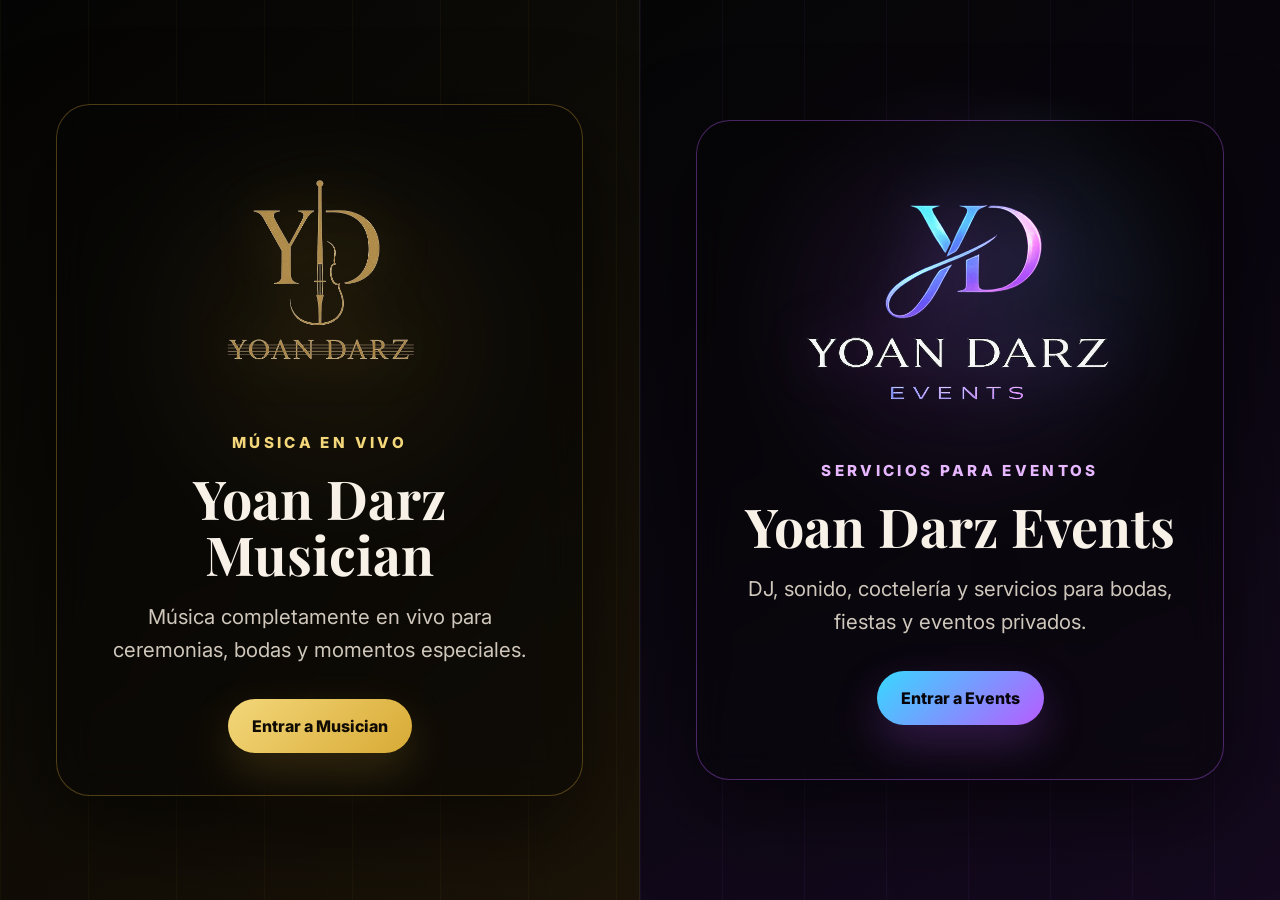
==== index.html @ 2d22d85c "Add files via upload" ====
<!DOCTYPE html>
<html lang="es">
<head>
  <meta charset="UTF-8">
  <meta name="viewport" content="width=device-width, initial-scale=1.0">
  <title>Yoan Darz | Musician & Events</title>
  <meta name="description" content="Yoan Darz: música en vivo, DJ, sonido, coctelería y servicios para eventos.">

  <link rel="preconnect" href="https://fonts.googleapis.com">
  <link rel="preconnect" href="https://fonts.gstatic.com" crossorigin>
  <link href="https://fonts.googleapis.com/css2?family=Inter:wght@400;500;700;800&family=Playfair+Display:wght@600;700&display=swap" rel="stylesheet">

  <link rel="stylesheet" href="assets/css/home.css">
</head>

<body>
  <main class="home-shell">
    <section class="brand-choice musician-choice" aria-label="Entrar a Yoan Darz Musician">
      <div class="choice-overlay"></div>

      <div class="choice-content">
        <img class="choice-logo musician-logo" src="assets/img/logos/logo-musician.png" alt="Logo Yoan Darz Musician">

        <p class="choice-kicker">Música en vivo</p>
        <h1>Yoan Darz Musician</h1>
        <p class="choice-text">Música completamente en vivo para ceremonias, bodas y momentos especiales.</p>

        <a class="choice-button musician-button" href="musician/index.html">Entrar a Musician</a>
      </div>
    </section>

    <section class="brand-choice events-choice" aria-label="Entrar a Yoan Darz Events">
      <div class="choice-overlay"></div>

      <div class="choice-content">
        <img class="choice-logo events-logo" src="assets/img/logos/logo-events.png" alt="Logo Yoan Darz Events">

        <p class="choice-kicker">Servicios para eventos</p>
        <h2>Yoan Darz Events</h2>
        <p class="choice-text">DJ, sonido, coctelería y servicios para bodas, fiestas y eventos privados.</p>

        <a class="choice-button events-button" href="events/index.html">Entrar a Events</a>
      </div>
    </section>
  </main>
</body>
</html>
---- assets/css/home.css ----
:root {
  --black: #050505;
  --black-soft: #101010;
  --text-main: #f7f1e8;
  --text-muted: #cfc7bb;

  --musician-gold: #d8aa35;
  --musician-gold-soft: #f3d77a;
  --musician-border: rgba(216, 170, 53, 0.34);

  --events-violet: #b75cff;
  --events-violet-soft: #e6b7ff;
  --events-cyan: #38d8ff;
  --events-border: rgba(183, 92, 255, 0.38);

  --shadow-deep: 0 30px 90px rgba(0, 0, 0, 0.58);
}

* {
  box-sizing: border-box;
}

html {
  min-height: 100%;
}

body {
  min-height: 100%;
  margin: 0;
  font-family: "Inter", Arial, sans-serif;
  background: var(--black);
  color: var(--text-main);
}

a {
  color: inherit;
  text-decoration: none;
}

img {
  display: block;
  max-width: 100%;
}

.home-shell {
  min-height: 100vh;
  display: grid;
  grid-template-columns: 1fr 1fr;
  background: var(--black);
}

.brand-choice {
  position: relative;
  min-height: 100vh;
  display: grid;
  place-items: center;
  overflow: hidden;
  padding: 56px;
  isolation: isolate;
}

.choice-overlay {
  position: absolute;
  inset: 0;
  z-index: -2;
}

.musician-choice {
  background:
    radial-gradient(circle at 50% 36%, rgba(216, 170, 53, 0.18), transparent 34%),
    linear-gradient(145deg, #050505 0%, #100d07 48%, #1c1408 100%);
  border-right: 1px solid rgba(255, 255, 255, 0.08);
}

.events-choice {
  background:
    radial-gradient(circle at 50% 34%, rgba(183, 92, 255, 0.24), transparent 34%),
    radial-gradient(circle at 62% 30%, rgba(56, 216, 255, 0.17), transparent 24%),
    linear-gradient(145deg, #050505 0%, #0b0711 46%, #180b24 100%);
}

.musician-choice .choice-overlay {
  background:
    linear-gradient(90deg, rgba(0, 0, 0, 0.18), transparent),
    repeating-linear-gradient(
      90deg,
      rgba(216, 170, 53, 0.05) 0,
      rgba(216, 170, 53, 0.05) 1px,
      transparent 1px,
      transparent 88px
    );
}

.events-choice .choice-overlay {
  background:
    linear-gradient(270deg, rgba(0, 0, 0, 0.14), transparent),
    repeating-linear-gradient(
      90deg,
      rgba(183, 92, 255, 0.06) 0,
      rgba(183, 92, 255, 0.06) 1px,
      transparent 1px,
      transparent 82px
    );
}

.choice-content {
  width: min(100%, 620px);
  min-height: 660px;
  display: flex;
  flex-direction: column;
  align-items: center;
  justify-content: center;
  gap: 18px;
  text-align: center;
  padding: 42px;
  border-radius: 34px;
  background: rgba(5, 5, 5, 0.44);
  box-shadow: var(--shadow-deep);
  backdrop-filter: blur(18px);
}

.musician-choice .choice-content {
  border: 1px solid var(--musician-border);
}

.events-choice .choice-content {
  border: 1px solid var(--events-border);
}

.choice-logo {
  width: min(84%, 390px);
  height: 260px;
  object-fit: contain;
  margin-bottom: 8px;
}

.events-logo {
  filter: drop-shadow(0 0 26px rgba(183, 92, 255, 0.28));
}

.musician-logo {
  filter: drop-shadow(0 0 26px rgba(216, 170, 53, 0.24));
}

.choice-kicker {
  margin: 0;
  text-transform: uppercase;
  letter-spacing: 0.22em;
  font-size: 0.95rem;
  font-weight: 800;
}

.musician-choice .choice-kicker {
  color: var(--musician-gold-soft);
}

.events-choice .choice-kicker {
  color: var(--events-violet-soft);
}

.choice-content h1,
.choice-content h2 {
  margin: 0;
  font-family: "Playfair Display", Georgia, serif;
  font-size: clamp(2.2rem, 4.2vw, 4.4rem);
  line-height: 1.04;
}

.choice-text {
  max-width: 470px;
  margin: 0;
  color: var(--text-muted);
  font-size: clamp(1.05rem, 1.7vw, 1.28rem);
  line-height: 1.62;
}

.choice-button {
  display: inline-flex;
  align-items: center;
  justify-content: center;
  min-height: 54px;
  margin-top: 14px;
  padding: 14px 24px;
  border-radius: 999px;
  font-weight: 800;
  font-size: 1rem;
  transition: transform 0.22s ease, box-shadow 0.22s ease, background 0.22s ease;
}

.choice-button:hover {
  transform: translateY(-3px);
}

.musician-button {
  background: linear-gradient(135deg, var(--musician-gold-soft), var(--musician-gold));
  color: #100b03;
  box-shadow: 0 18px 46px rgba(216, 170, 53, 0.2);
}

.events-button {
  background: linear-gradient(135deg, var(--events-cyan), var(--events-violet));
  color: #07040a;
  box-shadow: 0 18px 46px rgba(183, 92, 255, 0.24);
}

@media (max-width: 980px) {
  .home-shell {
    min-height: 100svh;
    grid-template-columns: 1fr;
    grid-template-rows: 1fr 1fr;
  }

  .brand-choice {
    min-height: 50svh;
    padding: 16px 18px;
  }

  .musician-choice {
    border-right: 0;
    border-bottom: 1px solid rgba(255, 255, 255, 0.08);
  }

  .choice-content {
    min-height: 0;
    width: min(100%, 760px);
    height: 100%;
    max-height: calc(50svh - 32px);
    padding: 18px 20px;
    border-radius: 24px;
    gap: 9px;
  }

  .choice-logo {
    width: min(68%, 280px);
    height: 105px;
    margin-bottom: 2px;
  }

  .choice-kicker {
    font-size: 0.86rem;
  }

  .choice-content h1,
  .choice-content h2 {
    font-size: clamp(1.72rem, 6.8vw, 2.9rem);
  }

  .choice-text {
    max-width: 560px;
    font-size: 0.96rem;
    line-height: 1.42;
  }

  .choice-button {
    min-height: 46px;
    margin-top: 4px;
    padding: 11px 20px;
  }
}

@media (max-width: 560px) {
  .brand-choice {
    padding: 12px;
  }

  .choice-content {
    max-height: calc(50svh - 24px);
    gap: 8px;
    padding: 14px 14px;
    border-radius: 22px;
  }

  .choice-logo {
    width: min(76%, 250px);
    height: 88px;
  }

  .choice-kicker {
    font-size: 0.8rem;
    letter-spacing: 0.14em;
  }

  .choice-content h1,
  .choice-content h2 {
    font-size: clamp(1.58rem, 7.2vw, 2.35rem);
  }

  .choice-text {
    font-size: 0.91rem;
    line-height: 1.36;
  }

  .choice-button {
    width: 100%;
    min-height: 42px;
    padding: 9px 16px;
    font-size: 0.94rem;
  }
}
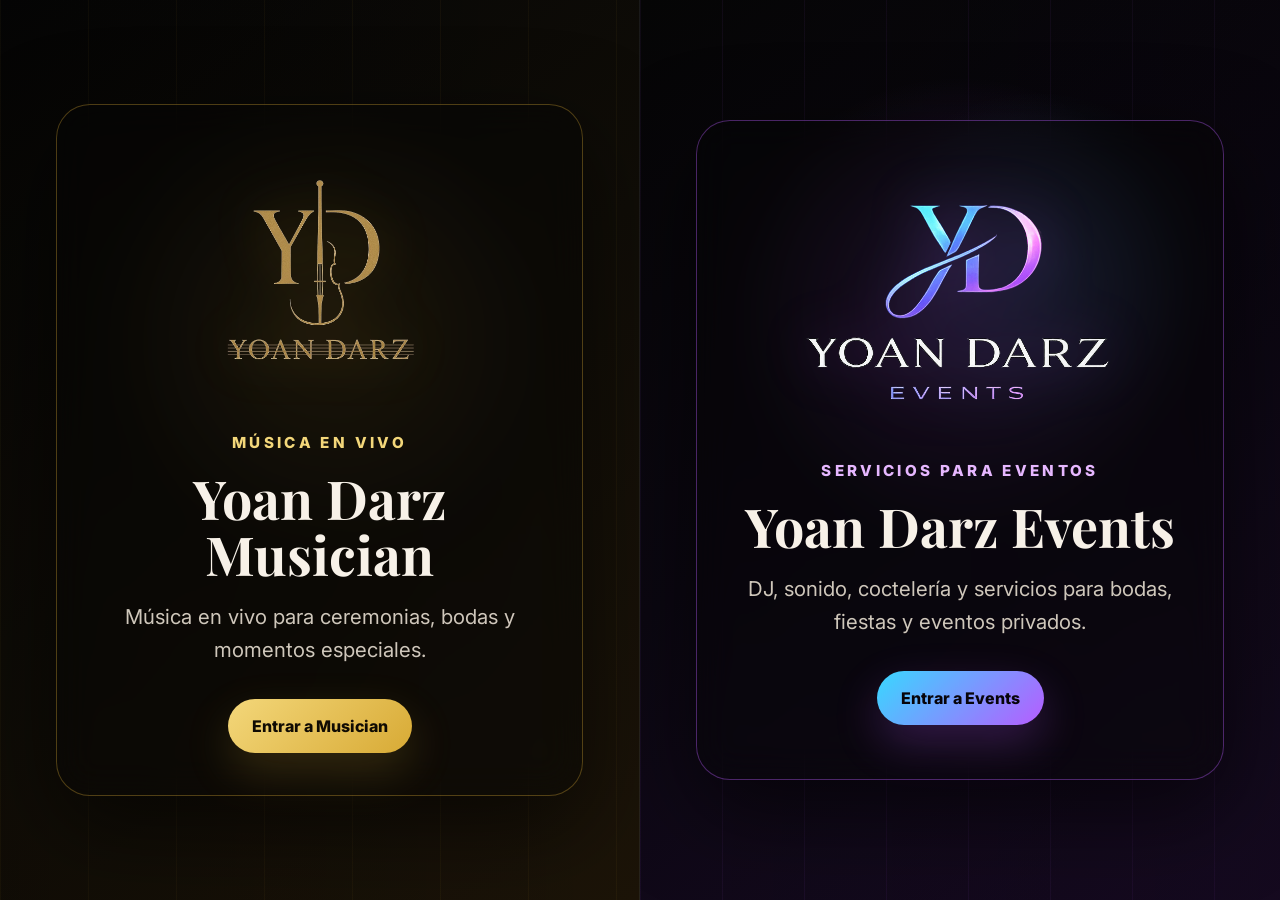
==== commit 230dc231: "Add files via upload" ====
--- a/index.html
+++ b/index.html
@@ -23,7 +23,7 @@
 
         <p class="choice-kicker">Música en vivo</p>
         <h1>Yoan Darz Musician</h1>
-        <p class="choice-text">Música completamente en vivo para ceremonias, bodas y momentos especiales.</p>
+        <p class="choice-text">Música en vivo para ceremonias, bodas y momentos especiales.</p>
 
         <a class="choice-button musician-button" href="musician/index.html">Entrar a Musician</a>
       </div>
